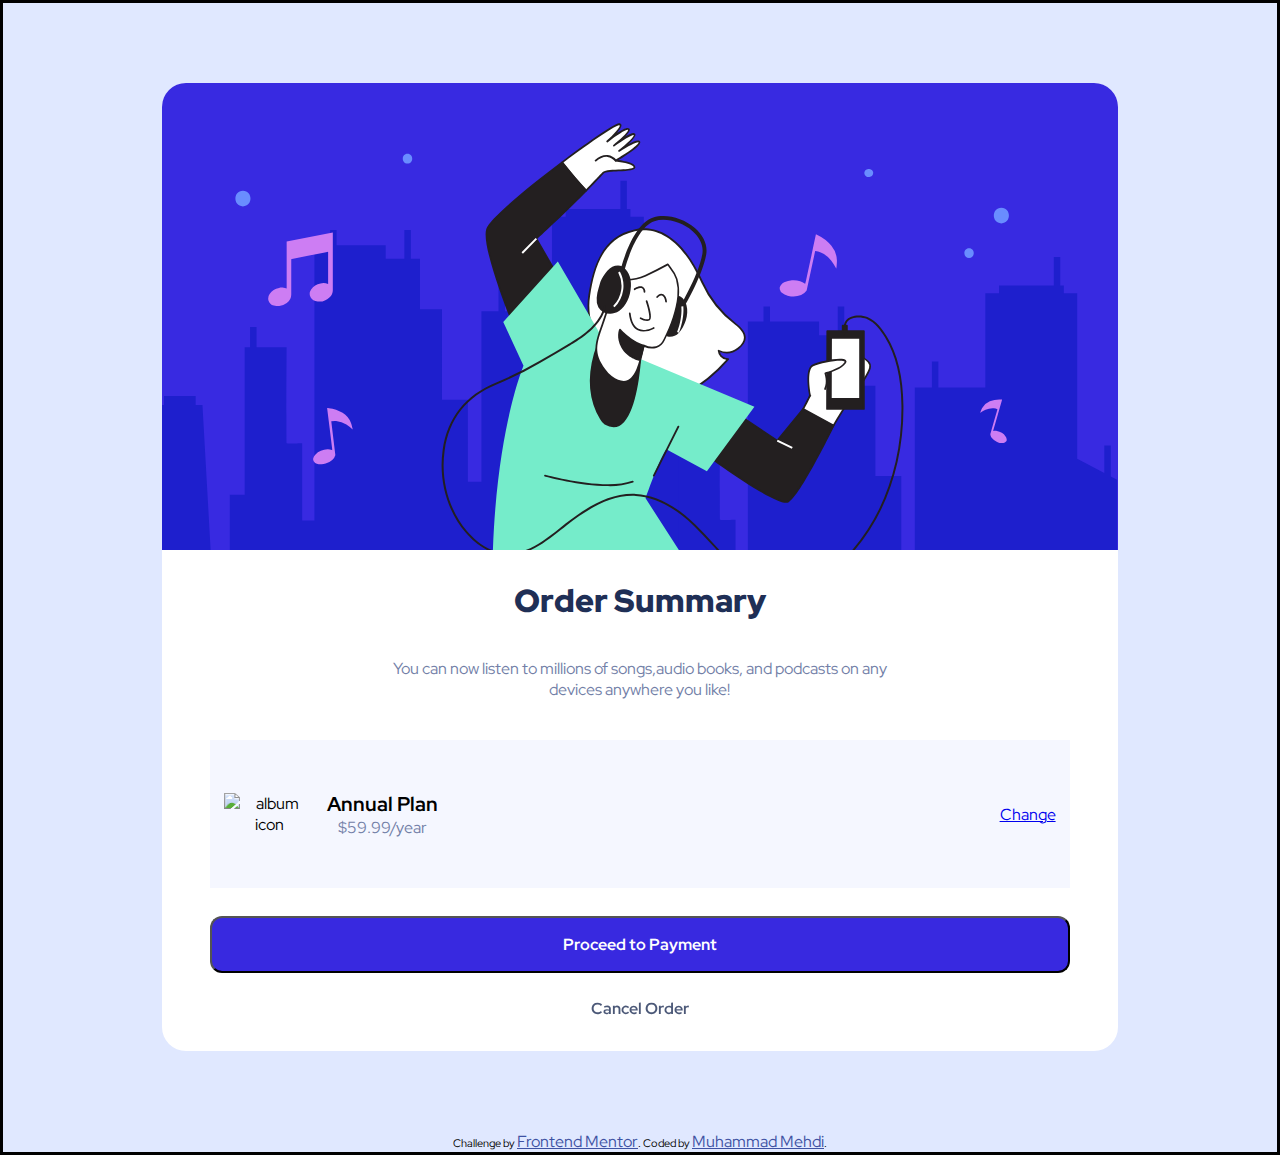
==== index.html @ 75d2f9cb "Update and rename order.html to index.html" ====
<!DOCTYPE html>
<html lang="en">

<head>
    <meta charset="UTF-8">
    <meta http-equiv="X-UA-Compatible" content="IE=edge">
    <meta name="viewport" content="width=device-width, initial-scale=1.0">
    <link rel="stylesheet" href="styles.css">
    <title>Order Summary Component</title>
</head>

<body>
    <div class="big__img"></div>
    <div class="container">
        <div class="hero">
            <section class="header">

                <img src="illustration-hero.svg" alt="Enjoying music">

            </section>
        </div>
        <div class="main">
            <section class="description">
                <h1>Order Summary</h1>
                <p>
                    You can now listen to millions of songs,audio books,
                    and podcasts on any devices anywhere you like!
                </p>
            </section>
            <section class="plan">
                <div class="pricing">
                <img src="icon-music.svg" alt="album icon"> 
                    <p><span class="bold">Annual Plan</span><br>$59.99/year</p>
                </div>
                    <a href="#">Change</a>
            </section>
            <div class="proceed">
                <section>
                    <button type="submit" class="proceed-btn">Proceed to Payment</button>
                    <a href="#" class="cancel-btn">Cancel Order</a>
                </section>
            </div>
        </div>
    </div>
</body>
<footer>
    <div class="attribution">
        Challenge by <a href="https://www.frontendmentor.io?ref=challenge" target="_blank">Frontend Mentor</a>.
        Coded by <a href="https://codepen.io/mmehdiut">Muhammad Mehdi</a>.
    </div>
</footer>

</html>
---- styles.css ----
@import url("https://fonts.googleapis.com/css2?family=Red+Hat+Display:wght@500;700;900&display=swap");

:root {
  --pale-blue: hsl(225, 100%, 94%);
  --bright-blue: hsl(245, 75%, 52%);
  --very-pale-blue: hsl(225, 100%, 98%);
  --unsaturated-blue: hsl(224, 23%, 55%);
  --dark-blue: hsl(223, 47%, 23%);
  --bright-blue: hsl(245, 75%, 52%);
}

* {
  box-sizing: border-box;
  margin: 0;
  padding: 0;
  font-size: 16px;
  font-family: "Red Hat Display", sans-serif;
}

body {
  position: relative;
  background-color: var(--pale-blue);
  min-height: 100vh;
  border: 3px solid black;
  display: flex;
  flex-direction: column;
  justify-content: center;
  align-items: center ;
}

.big__img {
  background: url(images/pattern-background-mobile.svg) no-repeat center/cover;
  height: 40%;
  position: absolute;
  top: 0;
  bottom: 0;
  right: 0;
  left: 0;
  z-index: -1;
}

@media only screen and (min-width: 768px) {
  .big__img {
    background: url(images/pattern-background-desktop.svg) no-repeat
      center/cover;
    height: 50vh;
  }
 
}

.container {
  text-align: center;
  align-items: center;
  background-color: #fff;
  width: 75%;
  margin: 5rem auto;
  border-radius: 1.5rem;
  padding-bottom: 2rem;

}

.header img {
  width: 100%;
  border-top-left-radius: 1.5rem;
  border-top-right-radius: 1.5rem;
}

h1 {
  font-weight: 900;
  margin: 1.5rem;
  font-size: 2rem;
  text-align: center;
  align-items: center;
  color:var(--dark-blue);
}

p {
  color: var(--unsaturated-blue);
  text-align: center;
  padding: 0.75rem;
  width: 60%;
  margin: 1.5rem auto;
}

.plan {
  display: flex;
  justify-content: space-between;
  align-items: center;
  background-color: var(--very-pale-blue);
  width: 90%;
  margin: 1.75rem auto;
  padding: 0.9rem;
}

.pricing{
  display: flex;
  justify-content: center;
  align-items: center;
}

.bold {
  font-weight: 700;
  color: black;
  font-size: 1.25rem;
}

.proceed-btn {
  color: white;
  display: block;
  background-color: var(--bright-blue);
  width: 90%;
  justify-content: center;
  margin: 25px auto;
  padding: 1rem;
  border-radius: 0.75rem;
  cursor: pointer;
  transition: all 0.5s ease-in-out;
  font-weight: bold;
}

.attribution {
  font-size: 11px;
  text-align: center;
}
.attribution a {
  color: hsl(228, 45%, 44%);
}

.cancel-btn{
  color: var(--bright-blue);
  text-decoration: none;
  margin: 2.0rem auto;
  padding: 2rem;
  cursor: pointer;
  transition: all 0.5s ease-in-out;
  font-weight: bold;

}

.cancel-btn , .proceed-btn:hover{
  color:var(--dark-blue);
  opacity: 0.8;
}
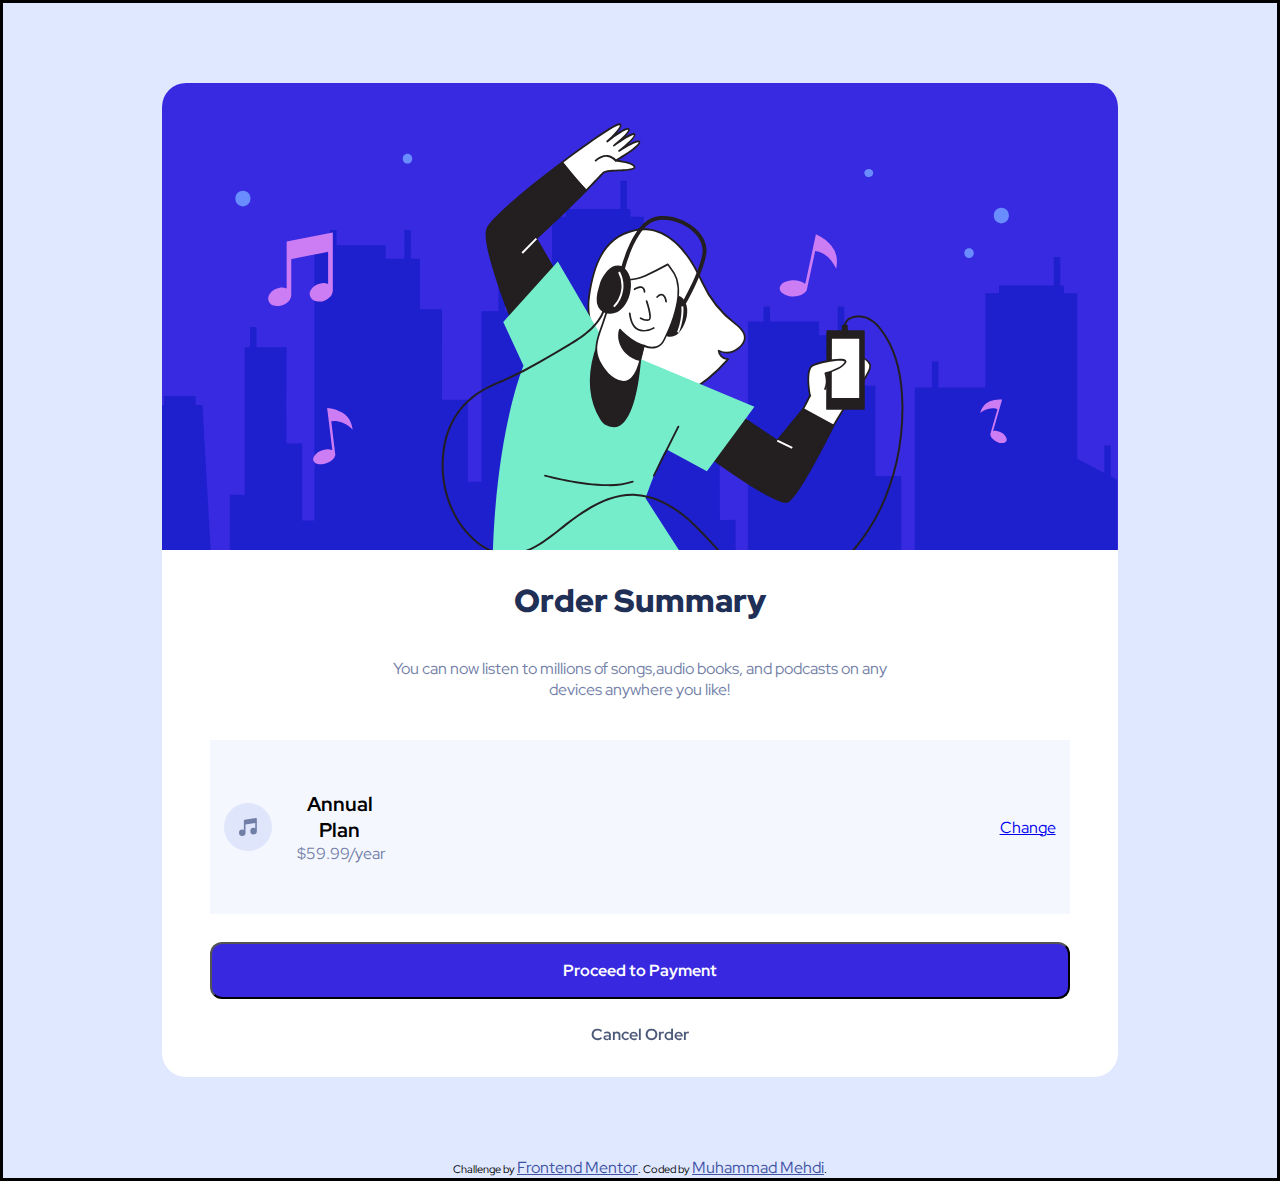
==== commit 0514cb8e: "Update index.html" ====
--- a/index.html
+++ b/index.html
@@ -29,7 +29,7 @@
             </section>
             <section class="plan">
                 <div class="pricing">
-                <img src="icon-music.svg" alt="album icon"> 
+                <img src="icon-music.svg" alt="music icon"> 
                     <p><span class="bold">Annual Plan</span><br>$59.99/year</p>
                 </div>
                     <a href="#">Change</a>
